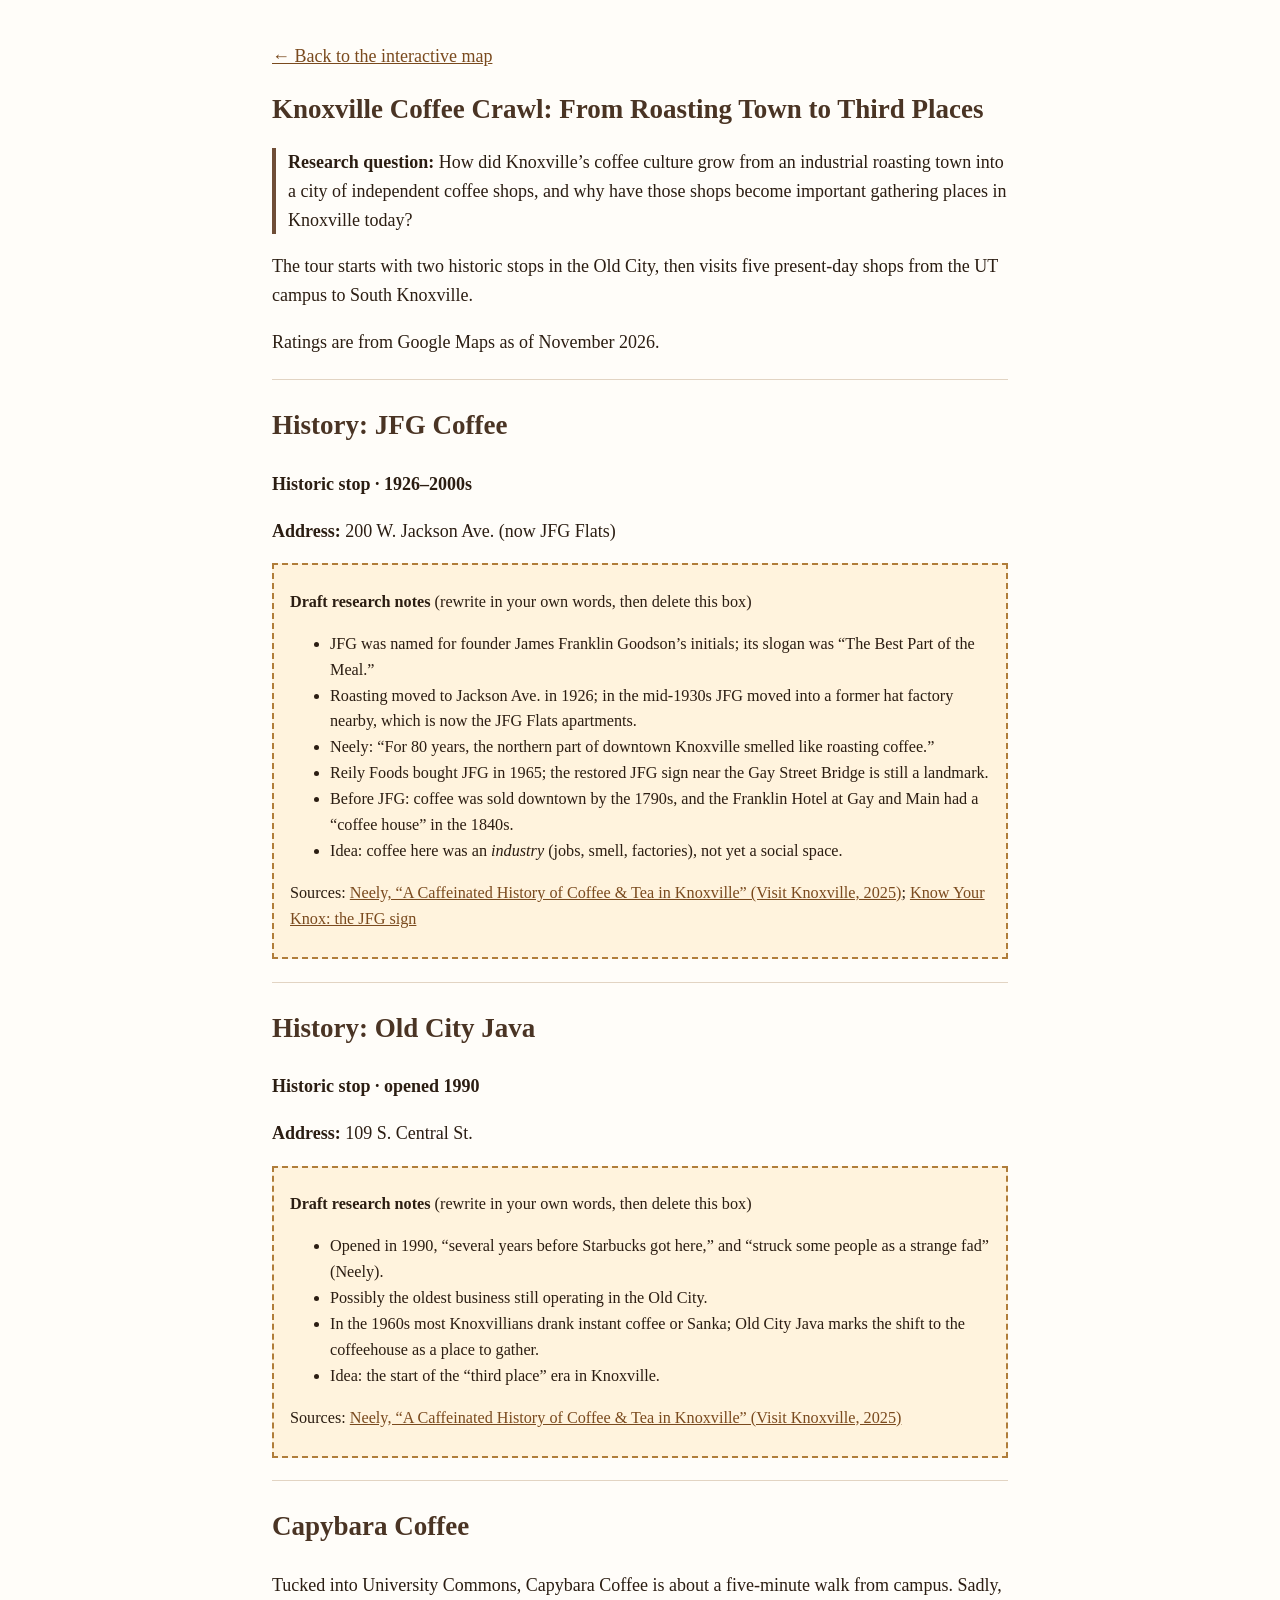
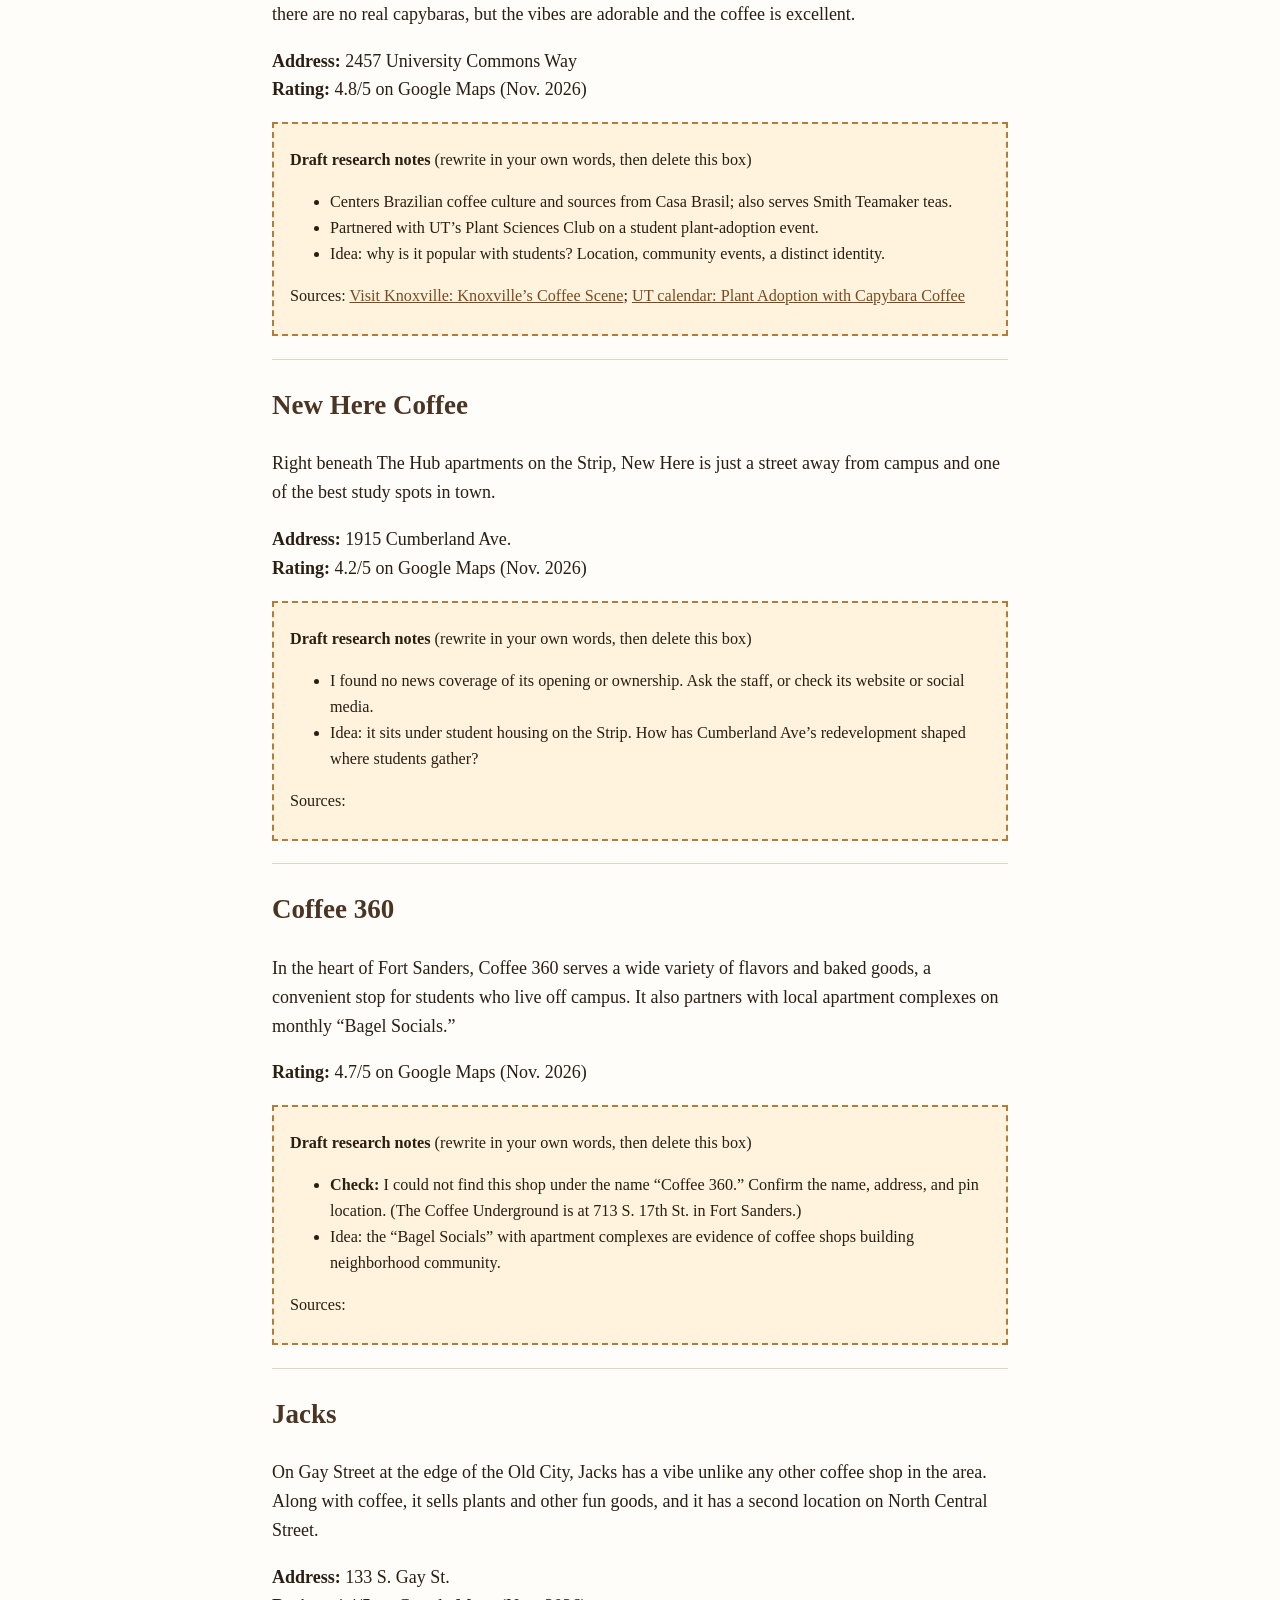
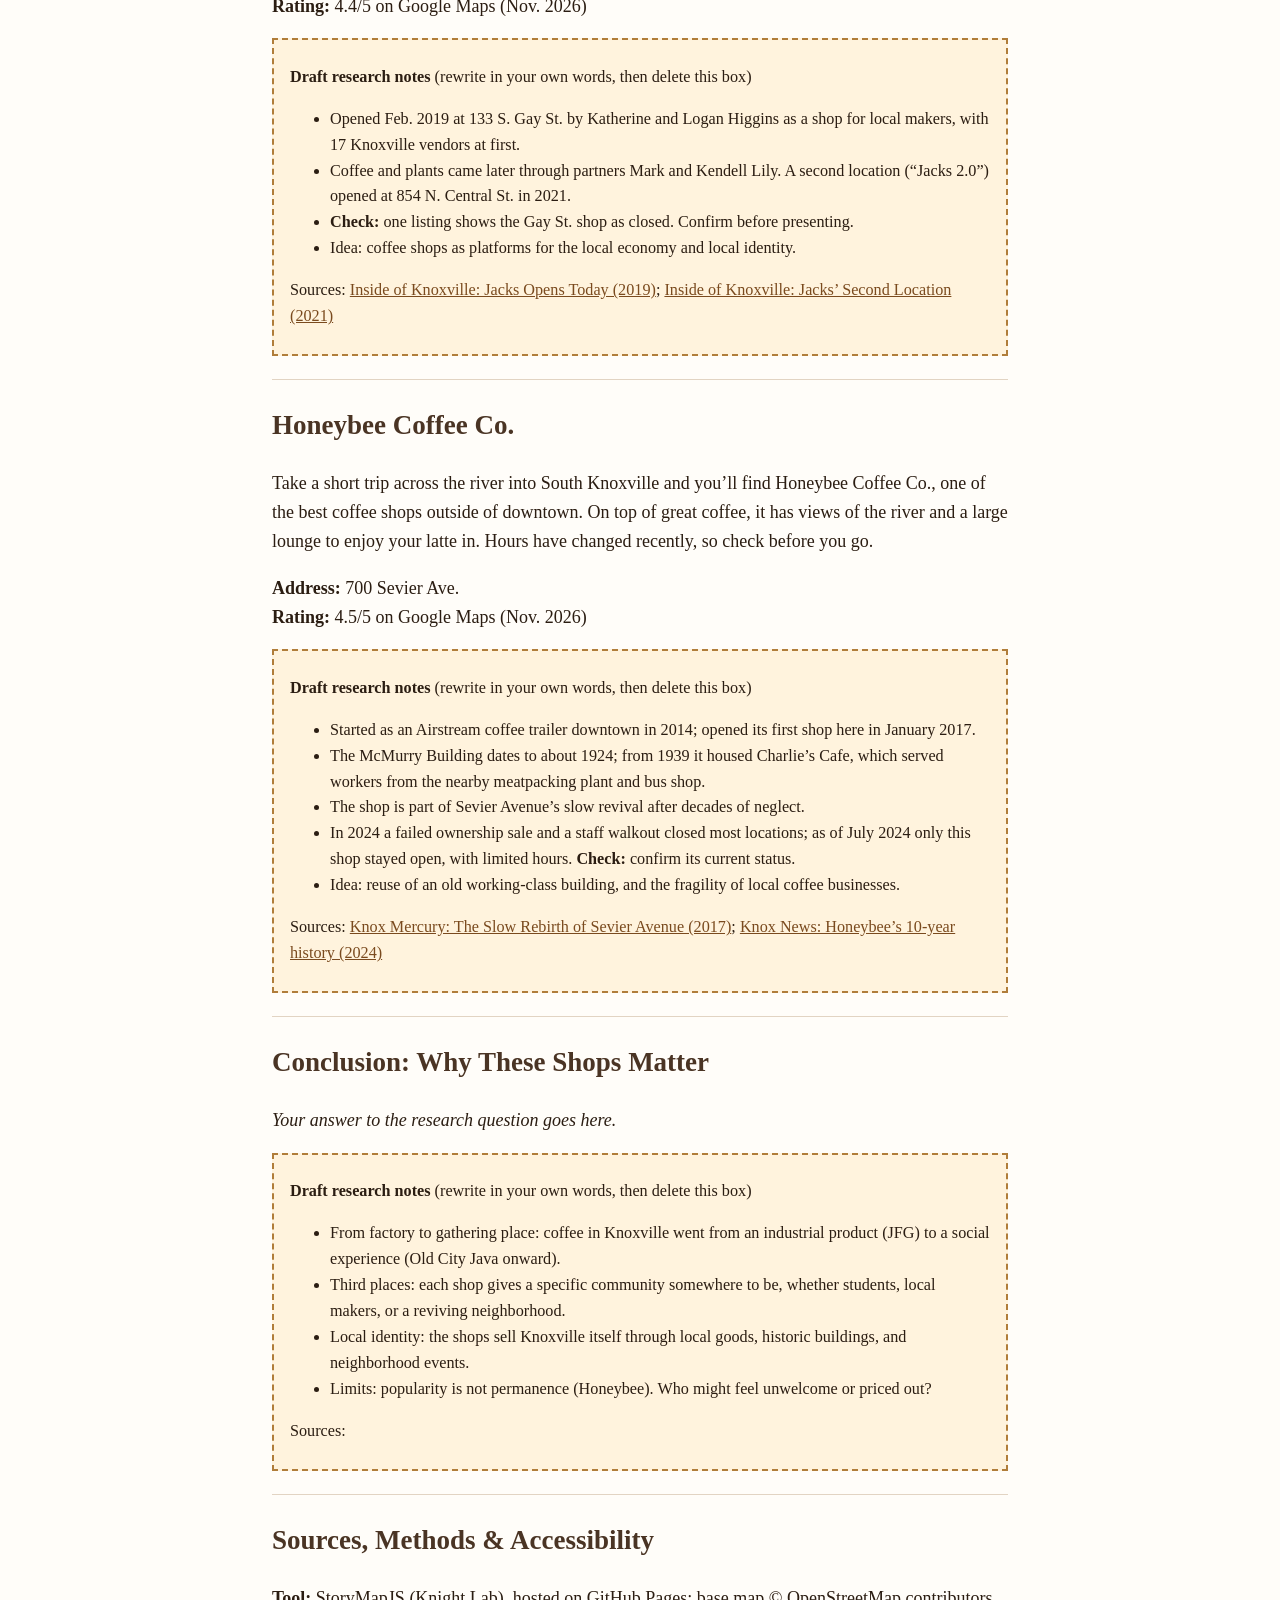
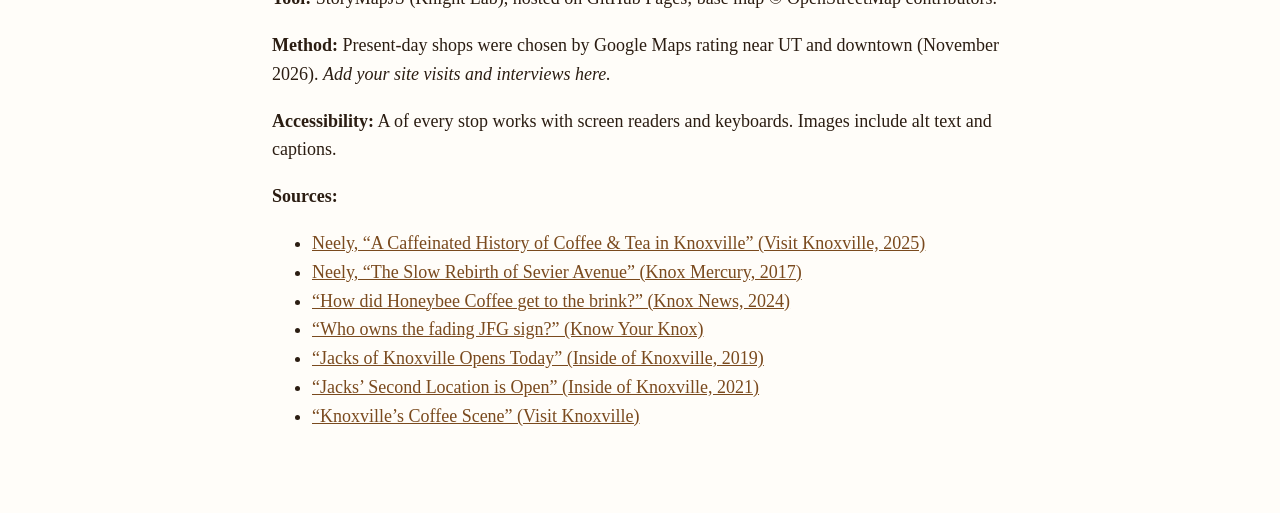
==== tour.html @ 6bce8df0 "Restructure StoryMap around research question on Knoxville coffee history Add historic stops (JFG Co" ====
<!doctype html>
<html lang="en">
<head>
  <meta charset="utf-8">
  <meta name="viewport" content="width=device-width, initial-scale=1">
  <title>Knoxville Coffee Crawl (Text Version)</title>
  <meta name="description" content="Text-only, screen-reader-friendly version of the Knoxville Coffee Crawl StoryMap.">
  <link rel="icon" href="images/coffee-pin.svg" type="image/svg+xml">
  <style>
    body { margin: 0; background: #fffdf9; color: #2b1d12; font: 18px/1.6 Georgia, "Times New Roman", serif; }
    main { max-width: 46rem; margin: 0 auto; padding: 24px 16px 64px; }
    h1 { color: #4a3424; line-height: 1.2; }
    h2 { color: #4a3424; border-top: 1px solid #e2d4c3; padding-top: 24px; }
    a { color: #7a4a1e; }
    a:focus { outline: 3px solid #f2b84b; outline-offset: 2px; }
    img { max-width: 100%; height: auto; }
    figure { margin: 16px 0; }
    figcaption { font-size: 0.9em; color: #5a4636; }
    .rq { border-left: 4px solid #6F4E37; padding-left: 12px; }
    .draft-notes { border: 2px dashed #b07d3a; background: #fff3dd; padding: 8px 16px; font-size: 0.9em; }
    .skip { position: absolute; left: -9999px; }
    .skip:focus { position: static; }
  </style>
</head>
<body>
  <a class="skip" href="#tour">Skip to the tour</a>
  <main>
    <p><a href="index.html">&larr; Back to the interactive map</a></p>
    <div id="tour" aria-live="polite">Loading the tour&hellip;</div>
    <noscript><p>This page builds its content from <a href="storymap.json">storymap.json</a> and needs JavaScript.</p></noscript>
  </main>
  <script>
    // Builds the page from storymap.json so it always matches the map.
    fetch('storymap.json')
      .then(function (r) { return r.json(); })
      .then(function (data) {
        var out = document.getElementById('tour');
        out.removeAttribute('aria-live');
        out.innerHTML = '';
        data.storymap.slides.forEach(function (s, i) {
          var sec = document.createElement('section');
          var h = document.createElement(i === 0 ? 'h1' : 'h2');
          h.innerHTML = s.text.headline;
          sec.appendChild(h);
          var body = document.createElement('div');
          body.innerHTML = s.text.text;
          // The map's own link to this page isn't needed here.
          body.querySelectorAll('a[href="tour.html"]').forEach(function (a) { a.parentNode.removeChild(a); });
          sec.appendChild(body);
          var m = s.media || {};
          if (m.url) {
            var fig = document.createElement('figure');
            var img = document.createElement('img');
            img.src = m.url;
            img.alt = m.alt || '';
            fig.appendChild(img);
            if (m.caption || m.credit) {
              var cap = document.createElement('figcaption');
              cap.innerHTML = (m.caption || '') + (m.credit ? ' <span>(' + m.credit + ')</span>' : '');
              fig.appendChild(cap);
            }
            sec.appendChild(fig);
          }
          out.appendChild(sec);
        });
      })
      .catch(function () {
        document.getElementById('tour').textContent = 'Could not load the tour data.';
      });
  </script>
</body>
</html>
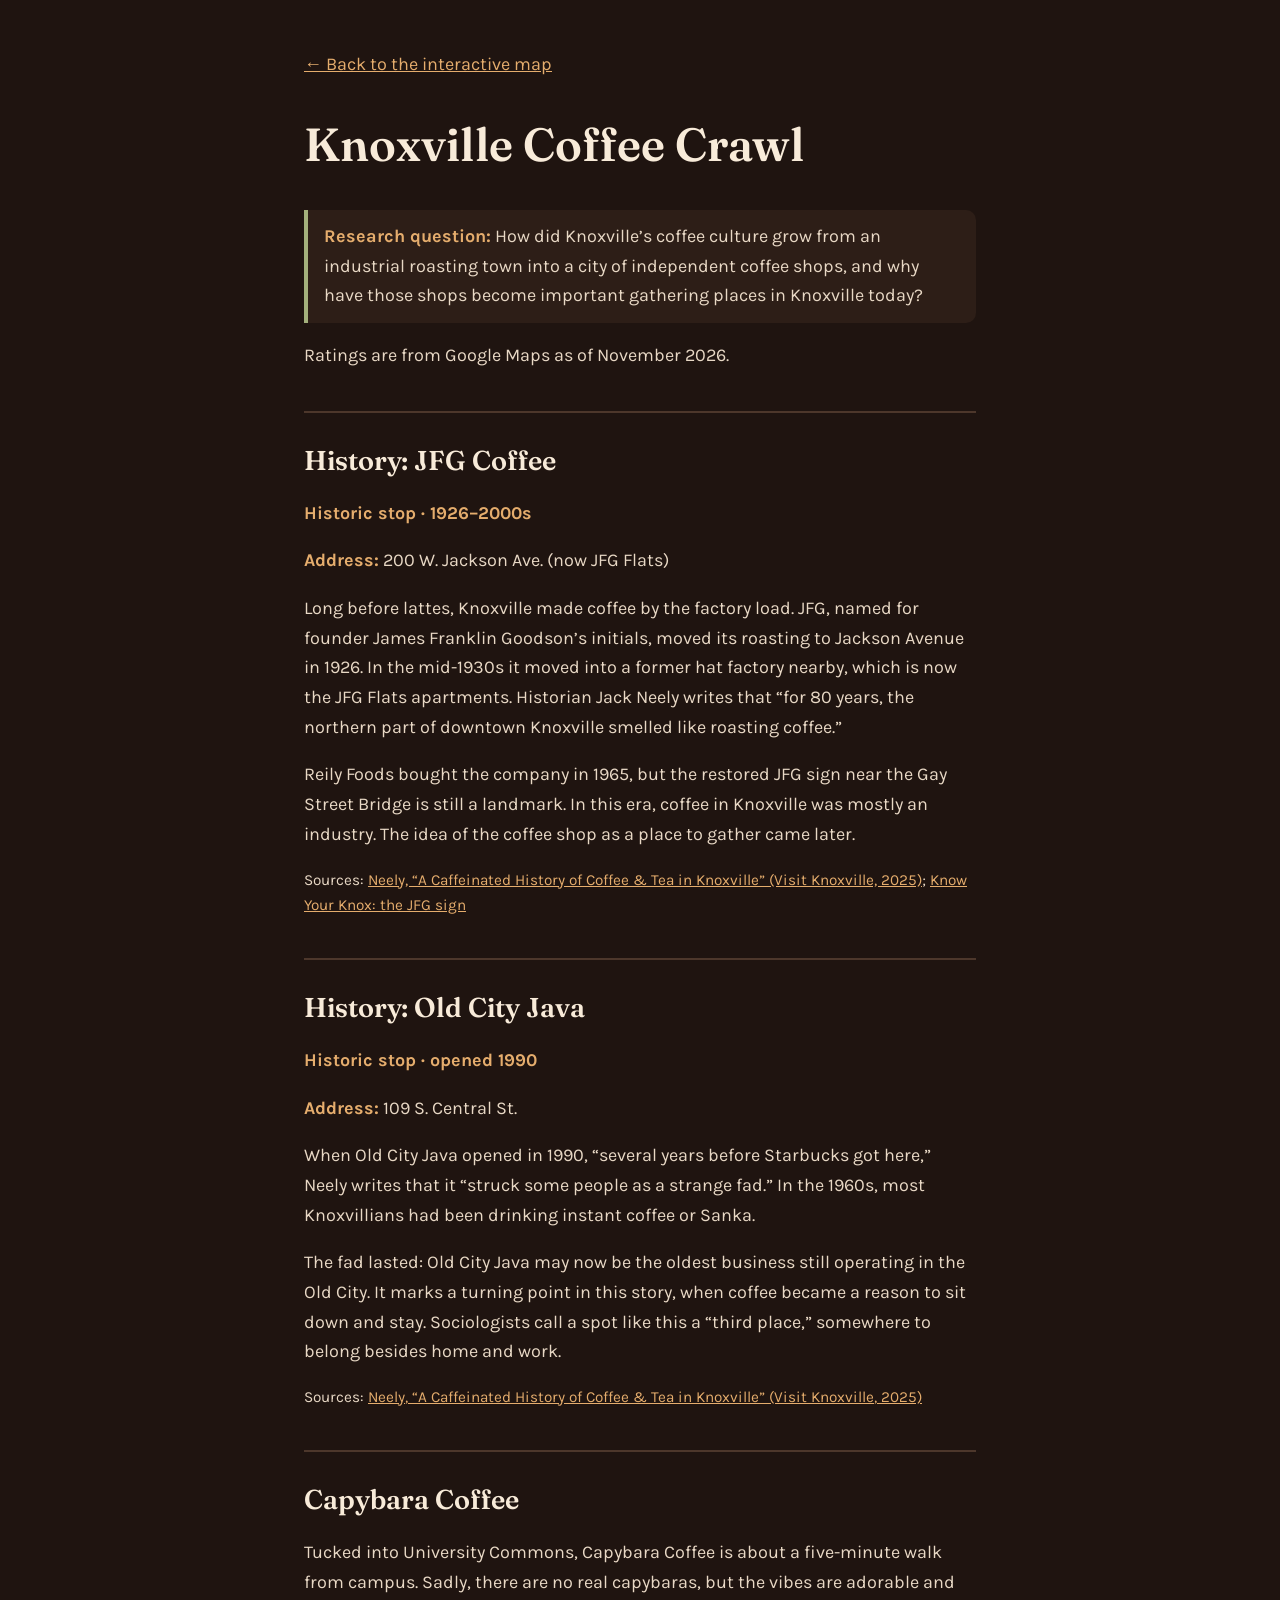
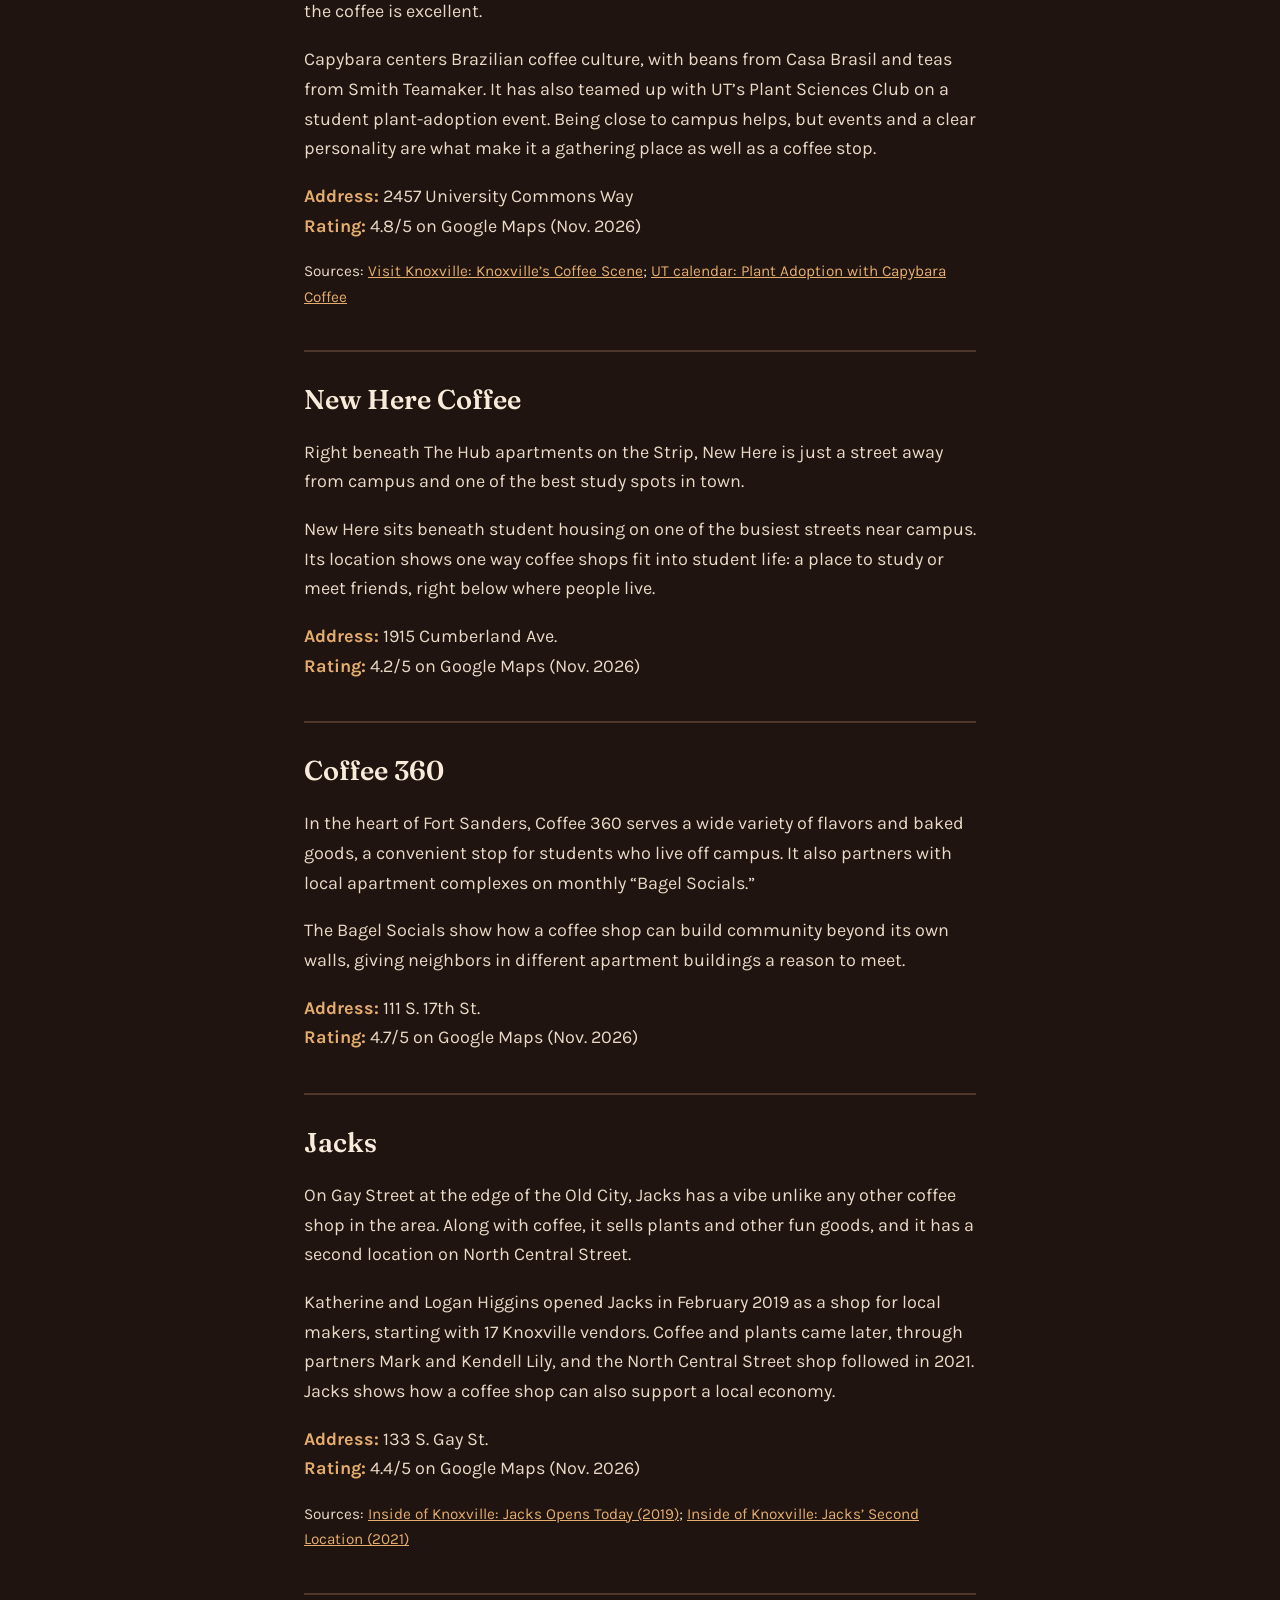
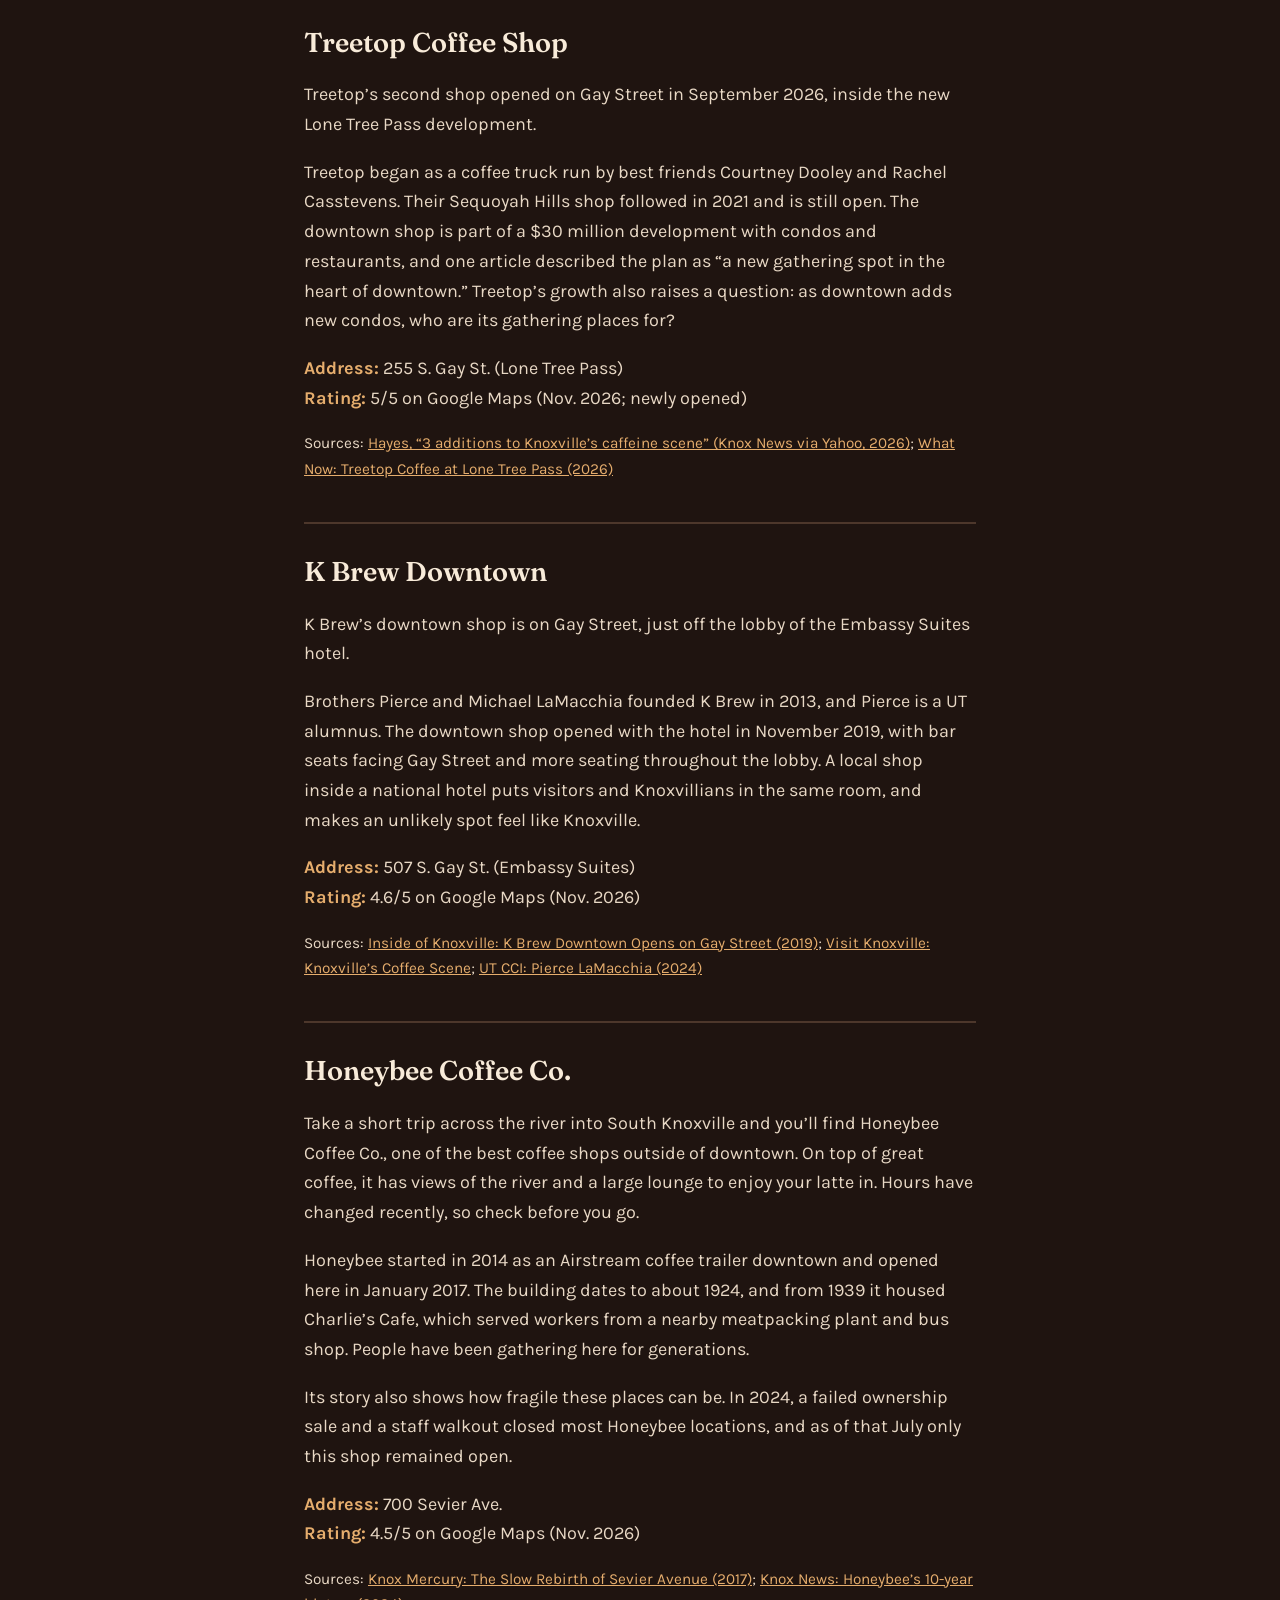
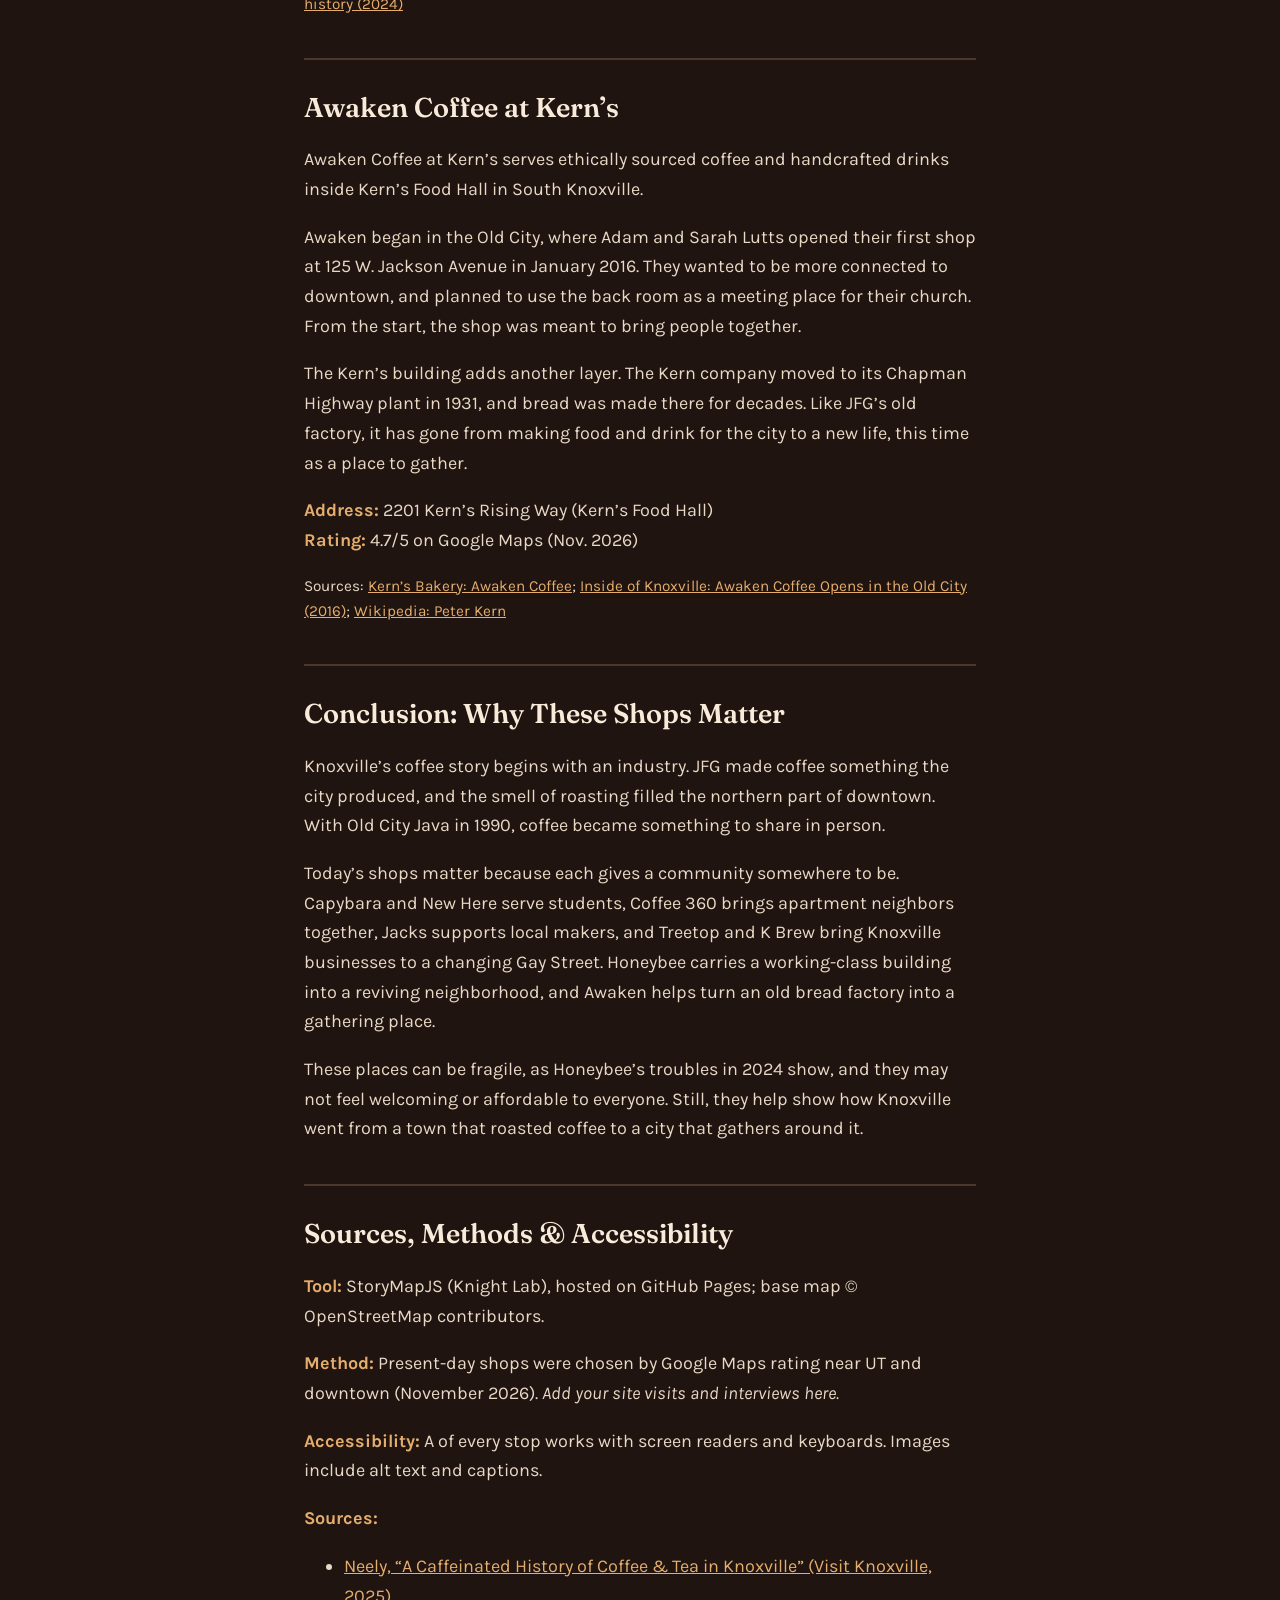
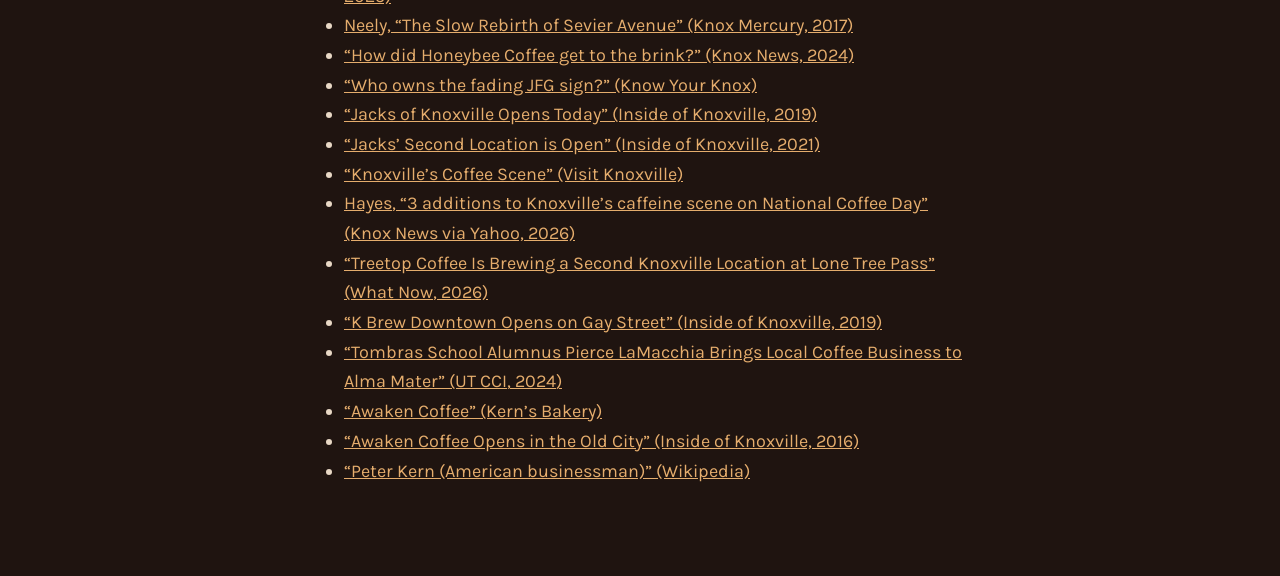
==== commit ba3dd8e7: "Add espresso theme, walking coffee cup, new shops, and slide text Co-Authored-By: Claude Opus 5.5 <n" ====
--- a/tour.html
+++ b/tour.html
@@ -6,23 +6,9 @@
   <title>Knoxville Coffee Crawl (Text Version)</title>
   <meta name="description" content="Text-only, screen-reader-friendly version of the Knoxville Coffee Crawl StoryMap.">
   <link rel="icon" href="images/coffee-pin.svg" type="image/svg+xml">
-  <style>
-    body { margin: 0; background: #fffdf9; color: #2b1d12; font: 18px/1.6 Georgia, "Times New Roman", serif; }
-    main { max-width: 46rem; margin: 0 auto; padding: 24px 16px 64px; }
-    h1 { color: #4a3424; line-height: 1.2; }
-    h2 { color: #4a3424; border-top: 1px solid #e2d4c3; padding-top: 24px; }
-    a { color: #7a4a1e; }
-    a:focus { outline: 3px solid #f2b84b; outline-offset: 2px; }
-    img { max-width: 100%; height: auto; }
-    figure { margin: 16px 0; }
-    figcaption { font-size: 0.9em; color: #5a4636; }
-    .rq { border-left: 4px solid #6F4E37; padding-left: 12px; }
-    .draft-notes { border: 2px dashed #b07d3a; background: #fff3dd; padding: 8px 16px; font-size: 0.9em; }
-    .skip { position: absolute; left: -9999px; }
-    .skip:focus { position: static; }
-  </style>
+  <link rel="stylesheet" href="theme.css">
 </head>
-<body>
+<body class="tour">
   <a class="skip" href="#tour">Skip to the tour</a>
   <main>
     <p><a href="index.html">&larr; Back to the interactive map</a></p>
--- a/theme.css
+++ b/theme.css
@@ -0,0 +1,141 @@
+/* Coffee-shop theme, shared by index.html and tour.html.
+   To change the look, edit the colors and fonts in :root. */
+@import url("https://fonts.googleapis.com/css2?family=Fraunces:opsz,wght@9..144,500;9..144,600&family=Karla:ital,wght@0,400;0,700;1,400&display=swap");
+
+:root {
+  color-scheme: dark;
+  --bg: #1f1410;         /* page background: espresso */
+  --panel: #2d1e17;      /* boxes */
+  --edge: #4d372b;       /* borders, dark buttons */
+  --heading: #f8ebd9;    /* headings: steamed milk */
+  --text: #e8d8c5;       /* body text */
+  --accent: #e5ad6d;     /* links, bold labels: caramel */
+  --button: #d3924f;     /* main button */
+  --on-button: #1f1410;  /* text on main button */
+  --matcha: #a3b07c;     /* small green accent */
+  --display: "Fraunces", Georgia, serif;
+  --body: "Karla", "Helvetica Neue", Arial, sans-serif;
+}
+
+html, body { background: var(--bg); }
+a:focus-visible, .text-version:focus-visible { outline: 3px solid var(--accent); outline-offset: 2px; }
+
+/* ---------- Interactive map (index.html) ---------- */
+.vco-storymap, .vco-storymap .vco-text, .vco-storymap .vco-text p, .vco-storymap .vco-text li,
+.vco-storymap .vco-caption, .vco-storymap .vco-credit, .vco-storymap .vco-menubar-button,
+.vco-storymap .vco-slidenav-title, .vco-storymap .vco-slidenav-description {
+  font-family: var(--body);
+}
+.vco-storymap .vco-text, .vco-storymap .vco-text p, .vco-storymap .vco-text li { color: var(--text); }
+.vco-storymap .vco-text p, .vco-storymap .vco-text li { font-size: 16px; line-height: 1.55; }
+.vco-storymap .vco-slide .vco-slide-content-container .vco-slide-content .vco-text h2.vco-headline-title,
+.vco-storymap h2.vco-headline {
+  font-family: var(--display); font-weight: 600; letter-spacing: -0.01em; line-height: 1.12;
+  color: var(--heading);
+}
+.vco-storymap .vco-slide .vco-text h2.vco-headline::after {
+  content: ""; display: block; width: 64px; height: 3px; margin: 14px 0 12px; border-radius: 3px; background: var(--accent);
+}
+.vco-storymap .vco-slide .vco-text p b { color: var(--accent); }
+.vco-storymap .vco-text a { color: var(--accent); text-decoration: underline; }
+.vco-storymap .vco-text a:hover { color: var(--heading); }
+.vco-storymap .vco-caption, .vco-storymap .vco-credit { color: var(--text); }
+.vco-storymap .vco-media img { border-radius: 10px; }
+
+#storymap .vco-storyslider .vco-slider-background {
+  background: linear-gradient(to right, rgba(31, 20, 16, 0) 0%, rgba(31, 20, 16, 0.96) 15%) !important;
+}
+.vco-storymap .vco-map, .vco-storymap .vco-map .leaflet-container { background-color: var(--edge) !important; }
+/* Turn the street map into a dark-roast night map */
+.vco-storymap .vco-map-display .leaflet-tile-pane { filter: grayscale(1) invert(0.84) sepia(0.85) hue-rotate(-12deg) saturate(1.1) brightness(1.15); }
+/* Keep the map credit readable */
+.vco-storymap .leaflet-control-attribution, .vco-storymap .leaflet-control-attribution a { color: var(--text); }
+
+.vco-storymap .vco-slide-calltoaction .vco-slide-calltoaction-button-text {
+  background: var(--button); color: var(--on-button); font-family: var(--body); font-weight: 700;
+  border: 0; border-radius: 999px; text-shadow: none;
+}
+.vco-storymap .vco-slide-calltoaction:hover .vco-slide-calltoaction-button-text { background: var(--heading); color: var(--on-button); }
+.vco-storymap .vco-menubar .vco-menubar-button { background: var(--edge); color: var(--heading); }
+.vco-storymap .vco-menubar .vco-menubar-button + .vco-menubar-button { background: var(--button); color: var(--on-button); }
+.vco-storymap .vco-menubar .vco-menubar-button:hover { background: var(--heading); color: var(--on-button); }
+
+.text-version {
+  position: fixed; top: 10px; right: 12px; z-index: 1000;
+  background: var(--edge); color: var(--heading); padding: 6px 16px; border-radius: 999px;
+  font: 700 14px/1.4 var(--body); text-decoration: none;
+}
+/* Phones: keep clear of the StoryMap menu bar */
+@media (max-width: 640px) {
+  .text-version { top: auto; bottom: 10px; }
+  #storymap .vco-slide-content { padding-bottom: 56px; }
+}
+.text-version:hover { background: var(--heading); color: var(--on-button); }
+
+/* ---------- Shared content boxes ---------- */
+.rq, .vco-storymap .vco-text .rq {
+  background: var(--panel); border-left: 4px solid var(--matcha); border-radius: 0 10px 10px 0; padding: 12px 16px;
+}
+/* Temporary research notes: delete each box once the slide text is final */
+.draft-notes, .vco-storymap .vco-text .draft-notes {
+  background: var(--panel); border: 2px dashed var(--accent); border-radius: 10px; padding: 8px 16px; margin-top: 14px;
+}
+.vco-storymap .vco-text .draft-notes p, .vco-storymap .vco-text .draft-notes li { font-size: 14.5px; }
+.vco-storymap .vco-text p.src { font-size: 13px; }
+
+/* ---------- Text-only version (tour.html) ---------- */
+body.tour { margin: 0; color: var(--text); font: 18px/1.65 var(--body); }
+.tour main { max-width: 42rem; margin: 0 auto; padding: 32px 20px 72px; }
+.tour h1, .tour h2 { font-family: var(--display); font-weight: 600; color: var(--heading); line-height: 1.15; text-wrap: balance; }
+.tour h1 { font-size: clamp(2rem, 6vw, 2.9rem); }
+.tour h2 { font-size: 1.7rem; border-top: 2px solid var(--edge); padding-top: 32px; margin-top: 40px; }
+.tour b { color: var(--accent); }
+.tour a { color: var(--accent); }
+.tour a:hover { color: var(--heading); }
+.tour img { max-width: 100%; height: auto; border-radius: 10px; }
+.tour figure { margin: 20px 0; }
+.tour figcaption { font-size: 0.9em; }
+.tour .draft-notes { font-size: 0.9em; }
+.skip { position: absolute; left: -9999px; }
+.skip:focus { position: static; }
+
+/* Arrow boxes on wide screens */
+@media (min-width: 641px) {
+  #storymap .vco-slidenav-next, #storymap .vco-slidenav-previous,
+  #storymap .vco-slidenav-content-container { background-color: transparent; }
+  #storymap .vco-slidenav-icon { background-color: transparent; }
+  #storymap .vco-slidenav-icon::before { background-color: var(--edge) !important; }
+}
+
+/* ---------- Walking coffee cup (coffee-steps.js) ---------- */
+.coffee-cup, .coffee-print { position: absolute; pointer-events: none; transition: opacity 0.8s; }
+.coffee-cup { z-index: 100000; width: 48px; height: 56px; margin: -54px 0 0 -24px; transition: left 0.15s linear, top 0.15s linear, opacity 0.8s; }
+.coffee-print { z-index: -100000; width: 12px; height: 16px; margin: -8px 0 0 -6px; animation: bean-in 0.2s ease-out; }
+.coffee-cup.fading, .coffee-print.fading { opacity: 0; }
+.coffee-cup svg { display: block; overflow: visible; transform-origin: 50% 100%; }
+.coffee-cup.walking svg { animation: cup-waddle 0.3s ease-in-out infinite; }
+.coffee-cup.walking .leg-a { animation: cup-leg 0.3s ease-in-out infinite; }
+.coffee-cup.walking .leg-b { animation: cup-leg 0.3s ease-in-out -0.15s infinite; }
+.coffee-cup.arrived svg { animation: cup-hop 0.4s ease-out 2; }
+.coffee-cup .steam { animation: cup-steam 1s ease-in-out infinite alternate; }
+@keyframes bean-in { from { opacity: 0; transform: scale(0.3); } }
+@keyframes cup-waddle { 0%, 100% { transform: rotate(-7deg); } 25%, 75% { transform: translateY(-4px); } 50% { transform: rotate(7deg); } }
+@keyframes cup-leg { 0%, 100% { transform: translateY(0); } 50% { transform: translateY(-5px); } }
+@keyframes cup-hop { 40% { transform: translateY(-14px) scale(0.96, 1.06); } 100% { transform: translateY(0); } }
+@keyframes cup-steam { from { opacity: 0.3; transform: translateY(2px); } to { opacity: 1; transform: translateY(-2px); } }
+
+.tour .src { font-size: 0.85em; }
+
+/* Dark theme: remove StoryMapJS's light text shadows */
+#storymap .vco-text, #storymap .vco-text *, #storymap .vco-menubar-button, #storymap .vco-knightlab-brand { text-shadow: none !important; }
+#storymap .leaflet-control-attribution, #storymap .leaflet-control-attribution a,
+#storymap .vco-knightlab-brand, #storymap .vco-knightlab-brand a { color: var(--text) !important; text-shadow: 0 0 4px var(--bg) !important; }
+#storymap .vco-menubar { background: transparent; }
+/* Phone arrows: light enough to see on espresso */
+@media (max-width: 640px) {
+  #storymap .vco-slidenav-icon, #storymap .vco-slidenav-icon::before {
+    color: var(--accent) !important; opacity: 1 !important; text-shadow: none !important;
+  }
+  #storymap .vco-slidenav-next, #storymap .vco-slidenav-previous,
+  #storymap .vco-slidenav-content-container { opacity: 1 !important; }
+}
